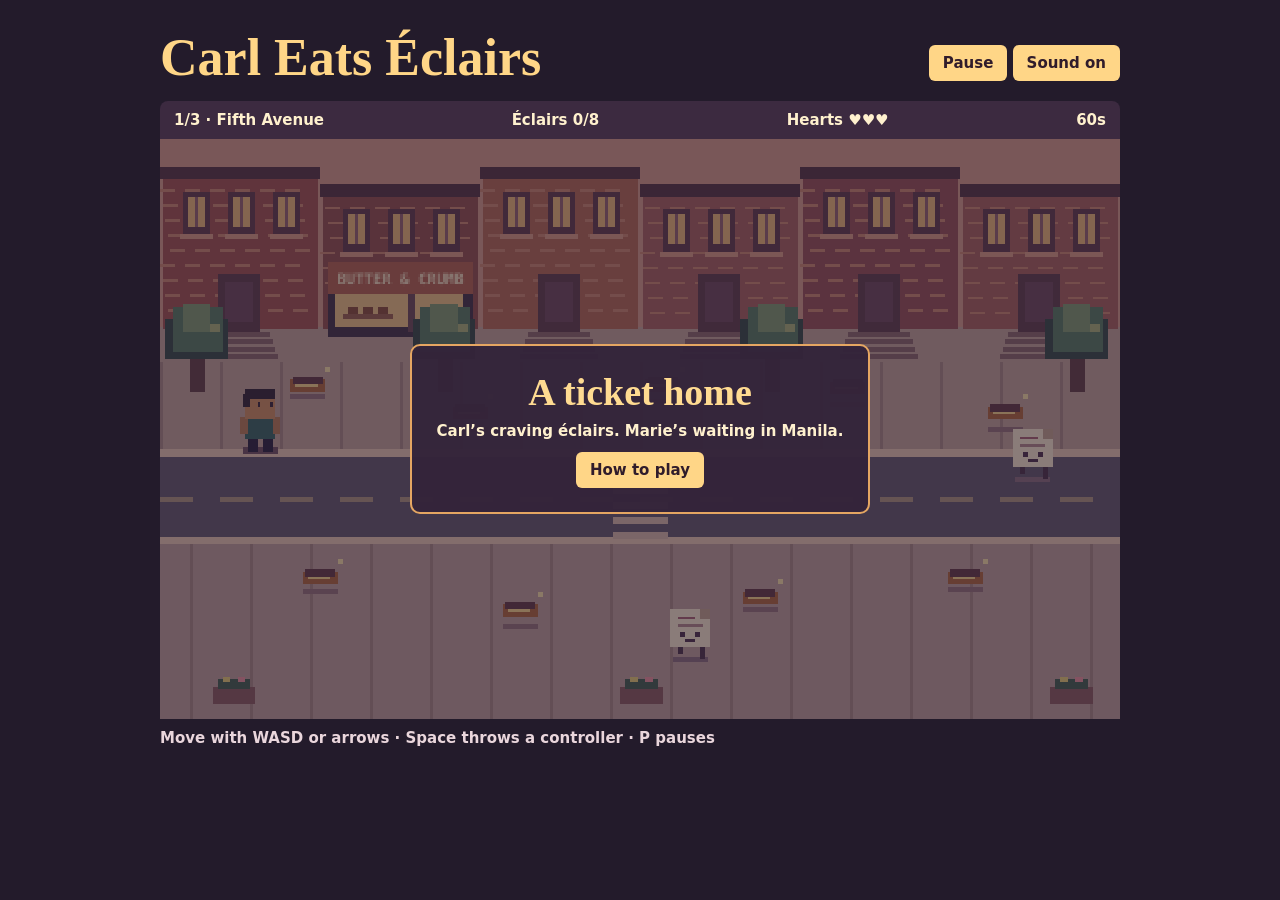
==== carl-eats-eclairs/index.html @ 31f27dad "Prevent accidental selection and double-tap zoom in Arcade play areas" ====
<!DOCTYPE html>
<html lang="en">
<meta charset="utf-8">
<meta name="viewport" content="width=device-width,initial-scale=1,viewport-fit=cover">
<title>Carl Eats Éclairs</title>
<style>
/* Keep rapid taps and holds in the game while leaving page zoom available. */
#stage,
#touch,
header button {
  -webkit-user-select: none;
  user-select: none;
  -webkit-touch-callout: none;
  touch-action: manipulation;
}

*{box-sizing:border-box}body{margin:0;background:#231b2b;color:#fff1ce;font:600 15px system-ui,sans-serif}main{width:min(960px,96vw);margin:24px auto}header,footer,#hud{display:flex;align-items:center;justify-content:space-between;gap:12px;flex-wrap:wrap}h1{font:700 clamp(26px,5vw,52px) Georgia;margin:4px 0 14px;color:#ffd687}button{background:#ffd687;color:#301c2b;border:0;border-radius:6px;padding:9px 14px;font:inherit;cursor:pointer}button:focus-visible{outline:3px solid white;outline-offset:3px}#hud{background:#3c2a40;padding:10px 14px;border-radius:8px 8px 0 0;font-variant-numeric:tabular-nums}#stage{position:relative;background:#342238}canvas{display:block;width:100%;image-rendering:pixelated}#overlay{position:absolute;inset:0;display:grid;align-items:center;justify-items:center;background:#24182c88;padding:10px}#overlay[hidden]{display:none}article{width:min(460px,100%);text-align:center;background:#34243af5;border:2px solid #e5a662;padding:clamp(8px,3vw,24px);border-radius:10px}h2{font:700 clamp(19px,4vw,38px) Georgia;margin:0;color:#ffdb91}p{margin:8px 0 12px}#credits[hidden]{display:none}#credits{color:#ead6dc}#overlay.ending{background:#231b2b}#overlay.ending article{animation:appear .55s ease-out}@keyframes appear{from{opacity:0}to{opacity:1}}@media(prefers-reduced-motion:reduce){#overlay.ending article{animation:none}}footer{padding:10px 0;color:#ead6dc}#touch, #touch-help { display: none; }
#joystick {
  width: 108px; aspect-ratio: 1; position: relative; display: grid; place-items: center;
  border: 2px solid #e5a662; border-radius: 50%; background: #3c2a40;
  box-shadow: inset 0 0 0 9px #231b2b; touch-action: none; user-select: none;
}
#stick {
  width: 42%; aspect-ratio: 1; border-radius: 50%; background: #ffd687;
  box-shadow: 0 3px 0 #a66a47; pointer-events: none;
}
#throw { min-width: 72px; min-height: 56px; touch-action: none; user-select: none; }
#throw:active { background: #ffebbc; }
@media (any-pointer: coarse) {
  #keyboard-help { display: none; }
  #touch-help { display: inline; }
  #touch { display: flex; align-items: center; justify-content: space-between; }
}
@media(max-width:450px){
  main{margin:12px auto}
  header{gap:4px;margin-bottom:8px}
  h1{margin-bottom:4px}
  #hud{display:grid;grid-template-columns:1fr 1fr;gap:5px 10px;font-size:14px}
  #score,#clock{text-align:right}
  canvas{height:auto}
  #overlay{padding:6px}
  article{padding:8px}
}
@media (any-pointer: coarse) and (orientation: landscape) and (max-height: 600px) {
  main {
    width: min(1200px, 100%); height: 100dvh; margin: auto;
    padding: max(4px, env(safe-area-inset-top)) max(6px, env(safe-area-inset-right))
      max(4px, env(safe-area-inset-bottom)) max(6px, env(safe-area-inset-left));
    display: grid; grid-template: auto auto minmax(0, 1fr) / minmax(0, 1fr);
    container-type: size;
  }
  header { margin: 0; flex-wrap: nowrap; }
  h1 { font-size: clamp(18px, 5dvh, 26px); margin: 0; }
  header button { min-height: 44px; padding: 4px 9px; font-size: 14px; }
  #hud { display: flex; gap: 4px; flex-wrap: nowrap; font-size: 14px; padding: 3px 8px; }
  #stage {
    justify-self: center; align-self: center;
    width: min(calc(100cqw - 184px), calc((100cqh - 74px) * 384 / 232));
    aspect-ratio: 384 / 232;
  }
  footer { display: none; }
  #touch {
    position: fixed; bottom: max(10px, env(safe-area-inset-bottom));
    left: max(6px, env(safe-area-inset-left)); right: max(6px, env(safe-area-inset-right));
    pointer-events: none;
  }
  #touch > * { pointer-events: auto; }
  #joystick { width: clamp(64px, 24dvh, 100px); }
  #throw { min-width: 64px; }
  article { padding: 6px; max-height: 100%; overflow: auto; }
  article p { margin: 4px 0; }
  #overlay { overflow: auto; }
}
</style>
<main>
<header><h1>Carl Eats Éclairs</h1><div><button id="pause" type="button">Pause</button> <button id="mute" type="button" aria-pressed="false">Sound on</button></div></header>
<div id="hud"><span id="street"></span><span id="score"></span><span id="hearts"></span><span id="clock"></span></div>
<div id="stage"><canvas width="384" height="232" aria-label="Pixel-art Park Slope game board"></canvas>
<div id="overlay"><article><h2 id="heading"></h2><p id="credits" hidden></p><p id="message"></p><button id="action" type="button"></button></article></div></div>
<footer><span id="keyboard-help">Move with WASD or arrows · Space throws a controller · P pauses</span><span id="touch-help">Drag the joystick to move. Tap or hold Throw.</span></footer>
<div id="touch"><div id="joystick" role="group" aria-label="Drag joystick to move"><div id="stick"></div></div><button id="throw" type="button">Throw</button></div>
</main>
<script>
'use strict';
const el = id => document.getElementById(id);
const ctx = document.querySelector('canvas').getContext('2d');
const levels = [
  {name:'Fifth Avenue', shop:'BUTTER & CRUMB', goal:8, time:60, speed:17, enemies:[[349,135],[212,207]], decor:'#b96850', spots:[[59,99],[124,112],[201,101],[275,102],[338,112],[322,176],[240,184],[144,191],[64,177]]},
  {name:'Seventh Avenue', shop:'SLOPE SWEETS', goal:10, time:60, speed:22, enemies:[[347,100],[210,212],[31,208]], decor:'#86547b', spots:[[53,99],[103,117],[162,100],[218,113],[286,99],[342,104],[330,172],[285,209],[219,167],[147,202],[83,174],[40,211]]},
  {name:'Prospect Park West', shop:'LAST BITE', goal:12, time:65, speed:27, enemies:[[344,99],[237,207],[42,218],[268,126]], decor:'#506d62', spots:[[38,98],[88,114],[137,99],[192,112],[254,99],[311,114],[355,100],[345,192],[294,171],[242,203],[174,171],[125,213],[73,179],[33,193]]}
];
let level = 0, mode = 'intro', carl, pastries, enemies, shots, effects, remaining, points, hp, cooldown, grace, previous;
const keys = new Set();
let touchThrow = false, throwPointer = null, stickPointer = null;
let stickX = 0, stickY = 0;
const touchInput = window.matchMedia('(any-pointer: coarse)');
const reducedMotion = window.matchMedia('(prefers-reduced-motion: reduce)');
let endingElapsed = 0;
const kissTime = 1.6;
const creditsTime = 4.9;
const ticketTime = 6.4;
const movement = [['arrowleft','a'],['arrowright','d'],['arrowup','w'],['arrowdown','s']];
const pressed = pair => pair.some(key => keys.has(key));
const clamp = (value,min,max) => Math.min(max,Math.max(min,value));
const distance = (a,b) => Math.hypot(a.x-b.x,a.y-b.y);
let audio, volume, muted = false, nextNote = 0, beat = 0;
const melody = [76,81,83,85,83,81,76,73,74,78,81,83,81,78,76,0,76,81,85,88,85,83,81,76,78,81,83,85,83,81,76,0];
function unlock() {
  const Audio = window.AudioContext || window.webkitAudioContext;
  if (!Audio) return;
  if (!audio) {
    audio = new Audio();
    volume = audio.createGain();
    volume.gain.value = muted ? 0 : .65;
    volume.connect(audio.destination);
  }
  audio.resume().catch(() => {});
}
function tone(note, when, length, strength, shape='triangle', end=note) {
  if (!audio || muted) return;
  const oscillator = audio.createOscillator();
  const envelope = audio.createGain();
  const hz = pitch => 440 * 2 ** ((pitch-69)/12);
  oscillator.type = shape;
  oscillator.frequency.setValueAtTime(hz(note), when);
  oscillator.frequency.exponentialRampToValueAtTime(hz(end), when+length);
  envelope.gain.setValueAtTime(.001, when);
  envelope.gain.linearRampToValueAtTime(strength, when+.009);
  envelope.gain.exponentialRampToValueAtTime(.001, when+length);
  oscillator.connect(envelope).connect(volume);
  oscillator.start(when);
  oscillator.stop(when+length+.01);
}
function sound(name) {
  if (!audio) return;
  const now = audio.currentTime;
  const notes = {kiss:[79,84,88],bite:[84,91],throw:[67],paper:[54,47],ouch:[64,56],clear:[72,76,79,84],retry:[65,60],start:[72,79],tick:[71]};
  notes[name].forEach((note,i) => tone(note,now+i*.09,.13,.12,name==='paper'?'sawtooth':'triangle',name==='throw'?53:note));
}
function music() {
  if (!audio || muted || mode!=='play') return;
  const now = audio.currentTime;
  if (nextNote < now) nextNote = now+.02;
  while (nextNote < now+.09) {
    const note = melody[beat%melody.length];
    if (note) tone(note,nextNote,.17,.10);
    if (beat%2===0) tone([45,50,42,52][Math.floor(beat/8)%4]+(beat%4===2?7:0),nextNote,.15,.13);
    if (beat%4===3) tone(95,nextNote,.036,.012,'square',80);
    beat++;
    nextNote += .195;
  }
}
function prepare() {
  const map = levels[level];
  carl = {x:40,y:125,dx:1,dy:0,walking:false};
  pastries = map.spots.map(([x,y]) => ({x,y}));
  enemies = map.enemies.map(([x,y]) => ({x,y}));
  shots = [];
  effects = [];
  points = 0;
  hp = 3;
  cooldown = grace = 0;
  remaining = map.time;
  updateHud();
}
function updateHud() {
  const map = levels[level];
  el('street').textContent = (level+1)+'/3 · '+map.name;
  el('score').textContent = 'Éclairs '+points+'/'+map.goal;
  el('hearts').textContent = 'Hearts '+'♥'.repeat(hp)+'♡'.repeat(3-hp);
  el('clock').textContent = Math.ceil(remaining)+'s';
}
function panel(state,title,message,button) {
  mode = state;
  keys.clear();
  touchThrow=false;
  throwPointer=null;
  resetStick();
  el('overlay').classList.toggle('ending',state==='credits' || state==='win');
  el('credits').hidden = state!=='credits' && state!=='win';
  el('credits').textContent = 'Starring Carl & Marie';
  el('action').hidden = state==='credits';
  el('heading').textContent = title;
  el('message').textContent = message;
  el('action').textContent = button;
  el('overlay').hidden = false;
  el('pause').disabled = state!=='paused';
  el('pause').textContent = state==='paused'?'Resume':'Pause';
}
function resume() {
  mode = 'play';
  el('overlay').hidden = true;
  el('pause').disabled = false;
  el('pause').textContent = 'Pause';
}
function togglePause() {
  if (mode==='play') panel('paused','Taking a breather','Carl’s éclairs can wait.','Resume');
  else if (mode==='paused') resume();
}
function advance() {
  unlock();
  if (['play','ending','credits'].includes(mode)) return;
  if (mode==='intro') {
    briefing();
    return;
  }
  if (mode==='paused') { resume(); return; }
  if (mode==='clear') level++;
  if (mode==='win') {
    level=0;
    prepare();
    briefing();
    return;
  }
  prepare();
  resume();
  sound('start');
}
function briefing() {
  const controls = touchInput.matches
    ? 'Drag the joystick to move. Tap or hold Throw.'
    : 'Use arrows or WASD to move and Space to throw.';
  panel('briefing','How to play',
    'Eat enough éclairs before time runs out. '+controls+
    ' Toss Xbox controllers at rogue job applications. Clear all three Park Slope blocks to get to Marie in Manila.',
    'Start playing');
}
el('action').onclick = advance;
el('pause').onclick = togglePause;
el('mute').onclick = () => {
  muted = !muted;
  el('mute').textContent = muted?'Sound off':'Sound on';
  el('mute').setAttribute('aria-pressed',String(muted));
  unlock();
  if (volume) volume.gain.value = muted?0:.65;
};
const gameKeys = [...movement.flat(),' '];
addEventListener('keydown',e => {
  const key = e.key.toLowerCase();
  if (gameKeys.includes(key) && !(key===' ' && mode!=='play' && e.target instanceof HTMLButtonElement)) {
    e.preventDefault();
    if (mode==='play') keys.add(key);
  }
  if (!e.repeat && key==='p') togglePause();
  if (!e.repeat && key==='enter' && !(e.target instanceof HTMLButtonElement)) advance();
});
addEventListener('keyup',e => keys.delete(e.key.toLowerCase()));
addEventListener('blur',() => { if (mode==='play') togglePause(); });
const joystick = el('joystick');
const stick = el('stick');
const throwButton = el('throw');
function resetStick() {
  stickPointer = null;
  stickX = stickY = 0;
  stick.style.transform = '';
}
function moveStick(event) {
  if (event.pointerId !== stickPointer) return;
  const bounds = joystick.getBoundingClientRect();
  const x = event.clientX - bounds.left - bounds.width / 2;
  const y = event.clientY - bounds.top - bounds.height / 2;
  const radius = bounds.width * .27;
  const distance = Math.hypot(x, y);
  const scale = Math.min(1, radius / (distance || 1));
  stick.style.transform = `translate(${x * scale}px, ${y * scale}px)`;
  stickX = distance >= radius * .2 ? x / distance : 0;
  stickY = distance >= radius * .2 ? y / distance : 0;
}
joystick.onpointerdown = event => {
  if (mode !== 'play' || stickPointer !== null || event.button !== 0) return;
  event.preventDefault();
  stickPointer = event.pointerId;
  joystick.setPointerCapture(stickPointer);
  moveStick(event);
};
joystick.onpointermove = moveStick;
joystick.onpointerup = joystick.onpointercancel = joystick.onlostpointercapture = event => {
  if (event.pointerId === stickPointer) resetStick();
};
throwButton.onpointerdown = event => {
  if (mode !== 'play' || throwPointer !== null || event.button !== 0) return;
  event.preventDefault();
  throwPointer = event.pointerId;
  throwButton.setPointerCapture(throwPointer);
  touchThrow = true;
};
throwButton.onpointerup = throwButton.onpointercancel = throwButton.onlostpointercapture = event => {
  if (event.pointerId === throwPointer) throwPointer = null;
};
throwButton.onclick = event => {
  if (event.detail === 0 && mode === 'play') touchThrow = true;
};
function puff(x,y,label,color) {
  effects.push({x,y,label,color,life:.8});
}
function update(dt) {
  const map = levels[level];
  const oldSecond = Math.ceil(remaining);
  remaining = Math.max(0,remaining-dt);
  if (Math.ceil(remaining)<oldSecond && remaining<=5 && remaining>0) sound('tick');
  grace = Math.max(0,grace-dt);
  cooldown = Math.max(0,cooldown-dt);
  const dx = stickX || stickY ? stickX : Number(pressed(movement[1]))-Number(pressed(movement[0]));
  const dy = stickX || stickY ? stickY : Number(pressed(movement[3]))-Number(pressed(movement[2]));
  const step = Math.hypot(dx,dy);
  carl.walking = Boolean(step);
  if (step) {
    carl.dx = dx/step;
    carl.dy = dy/step;
    carl.x = clamp(carl.x+carl.dx*88*dt,12,372);
    carl.y = clamp(carl.y+carl.dy*88*dt,94,221);
  }
  if ((keys.has(' ') || touchThrow || throwPointer !== null) && cooldown===0) {
    touchThrow=false;
    shots.push({x:carl.x+carl.dx*10,y:carl.y+carl.dy*10,dx:carl.dx,dy:carl.dy,life:.65});
    cooldown=.30;
    sound('throw');
    puff(carl.x,carl.y-18,'boing!','#c6f29a');
  }
  pastries = pastries.filter(pastry => {
    if (distance(pastry,carl)>11) return true;
    points++;
    puff(pastry.x,pastry.y,'yum!','#ffe68b');
    sound('bite');
    return false;
  });
  for (const shot of shots) {
    shot.x += shot.dx*200*dt;
    shot.y += shot.dy*200*dt;
    shot.life -= dt;
    const hit = enemies.findIndex(enemy => distance(shot,enemy)<11);
    if (hit>=0 && shot.life>0) {
      const [enemy] = enemies.splice(hit,1);
      puff(enemy.x,enemy.y-14,'filed!','#fff0dd');
      sound('paper');
      shot.life=0;
    }
  }
  shots = shots.filter(shot => shot.life>0);
  for (const enemy of enemies) {
    const gap = distance(enemy,carl);
    if (gap>0) {
      enemy.x += (carl.x-enemy.x)/gap*map.speed*dt;
      enemy.y += (carl.y-enemy.y)/gap*map.speed*dt;
    }
    if (gap<10 && grace===0) {
      hp--;
      grace=1.8;
      puff(carl.x,carl.y-14,'oof!','#ffaba2');
      sound('ouch');
    }
  }
  effects.forEach(effect => { effect.life-=dt; effect.y-=dt*19; });
  effects = effects.filter(effect => effect.life>0);
  updateHud();
  if (points>=map.goal) {
    sound('clear');
    if (level===levels.length-1) {
      mode='ending';
      endingElapsed=0;
      keys.clear();
      el('pause').disabled=true;
    }
    else panel('clear','Éclair quota met!','One block closer to Marie. Next stop is '+levels[level+1].name+'.','Next block');
  } else if (remaining===0 || hp===0) {
    sound('retry');
    panel('retry',hp===0?'Paperwork pileup':'Bakery’s closing!', 'Take another run at '+map.name+'.','Try this block again');
  }
}
function rect(x,y,w,h,color) { ctx.fillStyle=color; ctx.fillRect(Math.round(x),Math.round(y),w,h); }
function label(text,x,y,color,size=8,align='center') {
  ctx.font='bold '+size+'px monospace';
  ctx.textAlign=align;
  ctx.fillStyle=color;
  ctx.fillText(text,Math.round(x),Math.round(y));
}
function tree(x,y) {
  rect(x-3,y,6,18,'#664245');
  rect(x-13,y-11,25,16,'#354e47');
  rect(x-10,y-16,20,18,'#598064');
  rect(x-6,y-17,11,11,'#84a272');
  rect(x+5,y-9,4,3,'#afba7a');
}
function streetscape() {
  const map = levels[level];
  rect(0,0,384,232,['#dca18c','#bd8b9e','#d3a78d'][level]);
  rect(0,75,384,50,'#c9a99a');
  rect(0,126,384,34,'#655c6d');
  rect(0,161,384,71,'#c4a59c');
  rect(0,124,384,3,'#f2d0b6');
  rect(0,159,384,3,'#f2d0b6');
  for(let x=0;x<384;x+=24) {
    rect(x,143,13,2,'#b39b82');
    rect(x,89,1,35,'#ad8f86');
    rect(x+12,162,1,70,'#ad8f86');
  }
  for(let i=0;i<6;i++) {
    const x=i*64;
    const roof=11+(i*7+level*4)%14;
    rect(x+1,roof+3,62,73-roof,['#a65750','#97534d','#b86d54','#ad655e','#9b5355','#ac665c'][i]);
    rect(x,roof,64,5,'#573742');
    for(let y=roof+9;y<73;y+=6) {
      for(let brick=x+(y%5);brick<x+60;brick+=10) rect(brick,y,6,1,'#d18b70');
    }
    for(const offset of [9,27,45]) {
      rect(x+offset,roof+10,11,17,'#643f4c');
      rect(x+offset+2,roof+12,7,12,'#f4bf79');
      rect(x+offset+5,roof+12,1,12,'#986770');
      rect(x+offset-1,roof+27,13,2,'#e0a185');
    }
    if(i===1+level) {
      rect(x+3,52,58,27,'#433646');
      rect(x+6,61,51,14,'#f6cb86');
      rect(x+35,61,3,16,'#6e4e59');
      rect(x+3,49,58,13,map.decor);
      label(map.shop,x+32,58,'#fff0cb',6);
      rect(x+9,70,20,2,'#9d654d');
      for(let p=11;p<28;p+=6) rect(x+p,67,4,3,'#8c513b');
    } else {
      rect(x+23,54,17,24,'#61404c');
      rect(x+26,57,11,16,'#704b5c');
      for(let s=0;s<4;s++) rect(x+19-s,77+s*3,25+s*2,2,'#8d6c6b');
    }
  }
  for(const x of [15,114,245,367]) tree(x,83);
  for(const x of [21,184,356]) {
    rect(x,219,17,7,'#8e5e5e');
    rect(x+2,216,13,4,'#426450');
    rect(x+4,215,3,2,'#efd477');
    rect(x+10,215,3,2,'#f496a0');
  }
  for(let y=127;y<158;y+=6) rect(181,y,22,3,'#dfc2ae');
}
function person(x,y,time,person,marie=false) {
  const bob = person.walking ? Math.round(Math.sin(time*15)) : 0;
  const look = person.dx<-.1?-1:person.dx>.1?1:0;
  rect(x-7,y-2,14,3,'#745562');
  rect(x-5,y-6+bob,4,6,'#28253e');
  rect(x+1,y-6-bob,4,6,'#28253e');
  rect(x-6,y-15+bob,12,10,marie?'#aa557a':'#376a64');
  rect(x-8,y-14+bob,3,7,marie?'#af794f':'#bd8256');
  rect(x+5,y-14+bob,3,7,marie?'#af794f':'#bd8256');
  rect(x-6,y-24+bob,12,11,marie?'#af794f':'#d69561');
  rect(x-6,y-25+bob,12,4,'#322733');
  rect(x-7,y-23+bob,3,5,'#322733');
  if (marie) rect(x+5,y-23+bob,3,11,'#322733');
  if(person.dy>=-.7) {
    rect(x-2+look,y-20+bob,1,2,'#392937');
    rect(x+3+look,y-20+bob,1,2,'#392937');
  } else rect(x-5,y-22+bob,10,5,'#322733');
}
function pixelHeart(x,y,size) {
  const rows = ['0110110','1111111','1111111','1111111','0111110','0011100','0001000'];
  const unit = Math.max(1,Math.round(size/7));
  rows.forEach((row,dy) => {
    [...row].forEach((pixel,dx) => {
      if(pixel==='1') rect(x+(dx-3)*unit,y+dy*unit,unit,unit,dy===1 && dx===1?'#ffd0cb':'#f07491');
    });
  });
}
function drawReunion(time) {
  const approach = reducedMotion.matches ? 1 : clamp(endingElapsed/kissTime,0,1);
  const ease = approach*approach*(3-2*approach);
  const gap = 49-43*ease;
  rect(0,0,384,232,'#eca184');
  rect(0,75,384,90,'#7a9e92');
  rect(0,150,384,82,'#d7bd8d');
  for(let i=0;i<15;i++) rect((i*67)%380,86+i*4,14+i%7,1,'#acd1ae');
  tree(51,160);
  tree(343,177);
  const walking = approach<1;
  person(192-gap,177,time,{dx:1,dy:0,walking});
  person(192+gap,177,time,{dx:-1,dy:0,walking},true);
  if(approach===1) rect(191,159,2,1,'#b25070');
  label('MANILA, PHILIPPINES',192,207,'#553947',10);

  if(endingElapsed>=kissTime) {
    const growth = clamp((endingElapsed-kissTime)/1.45,0,1);
    const fade = clamp((endingElapsed-3.25)/(creditsTime-3.25),0,1);
    const rise = reducedMotion.matches ? 1 : growth;
    ctx.globalAlpha = 1-fade;
    pixelHeart(192,135-87*rise,14+70*rise);
    ctx.globalAlpha = 1;
    ctx.globalAlpha = fade;
    rect(0,0,384,232,'#231b2b');
    ctx.globalAlpha = 1;
  }
}
function updateEnding(dt) {
  const before = endingElapsed;
  endingElapsed += dt;
  if(before<kissTime && endingElapsed>=kissTime) sound('kiss');
  if(mode==='ending' && endingElapsed>=creditsTime) {
    panel('credits','Carl Eats Éclairs','An arcade adventure from Park Slope to Manila.','');
  }
  if(mode==='credits' && endingElapsed>=ticketTime) {
    panel('win','Together at last','Carl got his plane ticket to Manila and finally got to see Marie.','Play again');
    el('action').focus();
  }
}
function draw(time) {
  if(mode==='ending') {
    drawReunion(time);
    return;
  }
  if(mode==='credits' || mode==='win') {
    rect(0,0,384,232,'#231b2b');
    return;
  }
  streetscape();
  for(const pastry of pastries) {
    const {x,y}=pastry;
    const top=y-5+Math.round(Math.sin(time*4+x)*1.5);
    rect(x-7,y+3,14,2,'#99777b');
    rect(x-7,top+1,14,5,'#b56c3d');
    rect(x-6,top,12,3,'#663c44');
    rect(x-5,top+3,9,1,'#ffde8c');
    rect(x+7,top-4,2,2,'#ffeba9');
  }
  const sprites = enemies.map(enemy => ({...enemy, paper:true}));
  sprites.push(carl);
  sprites.sort((a,b)=>a.y-b.y);
  for(const sprite of sprites) {
    const {x,y}=sprite;
    if(sprite.paper) {
      const foot=Math.round(Math.sin(time*10+x));
      rect(x-7,y,14,2,'#8d737f');
      rect(x-5,y-5+foot,2,5,'#4d3549');
      rect(x+4,y-5-foot,2,5,'#4d3549');
      rect(x-8,y-19,16,15,'#fff2d3');
      rect(x+4,y-19,4,4,'#c9aa91');
      rect(x-5,y-16,7,1,'#ac6571');
      rect(x-5,y-13,10,1,'#b68b8b');
      rect(x-4,y-10,2,2,'#50344c');
      rect(x+2,y-10,2,2,'#50344c');
      rect(x-2,y-7,4,1,'#50344c');
    } else if(grace===0 || Math.floor(time*10)%2===0) person(x,y,time,sprite);
  }
  for(const {x,y} of shots) {
    rect(x-6,y-8,12,6,'#435054');
    rect(x-7,y-6,3,5,'#435054');
    rect(x+4,y-6,3,5,'#435054');
    rect(x-4,y-6,3,1,'#e0eadf');
    rect(x+3,y-7,2,2,'#9ae177');
  }
  for(const effect of effects) {
    ctx.globalAlpha=Math.min(1,effect.life*3);
    label(effect.label,effect.x,effect.y+1,'#473249',9);
    label(effect.label,effect.x,effect.y,effect.color,9);
    ctx.globalAlpha=1;
  }
}
function frame(now) {
  const dt = Math.min(.05,(now-(previous??now))/1000);
  previous=now;
  if(mode==='play') update(dt);
  else if(mode==='ending' || mode==='credits') updateEnding(dt);
  draw(now/1000);
  music();
  requestAnimationFrame(frame);
}
prepare();
panel('intro','A ticket home','Carl’s craving éclairs. Marie’s waiting in Manila.','How to play');
requestAnimationFrame(frame);
</script>
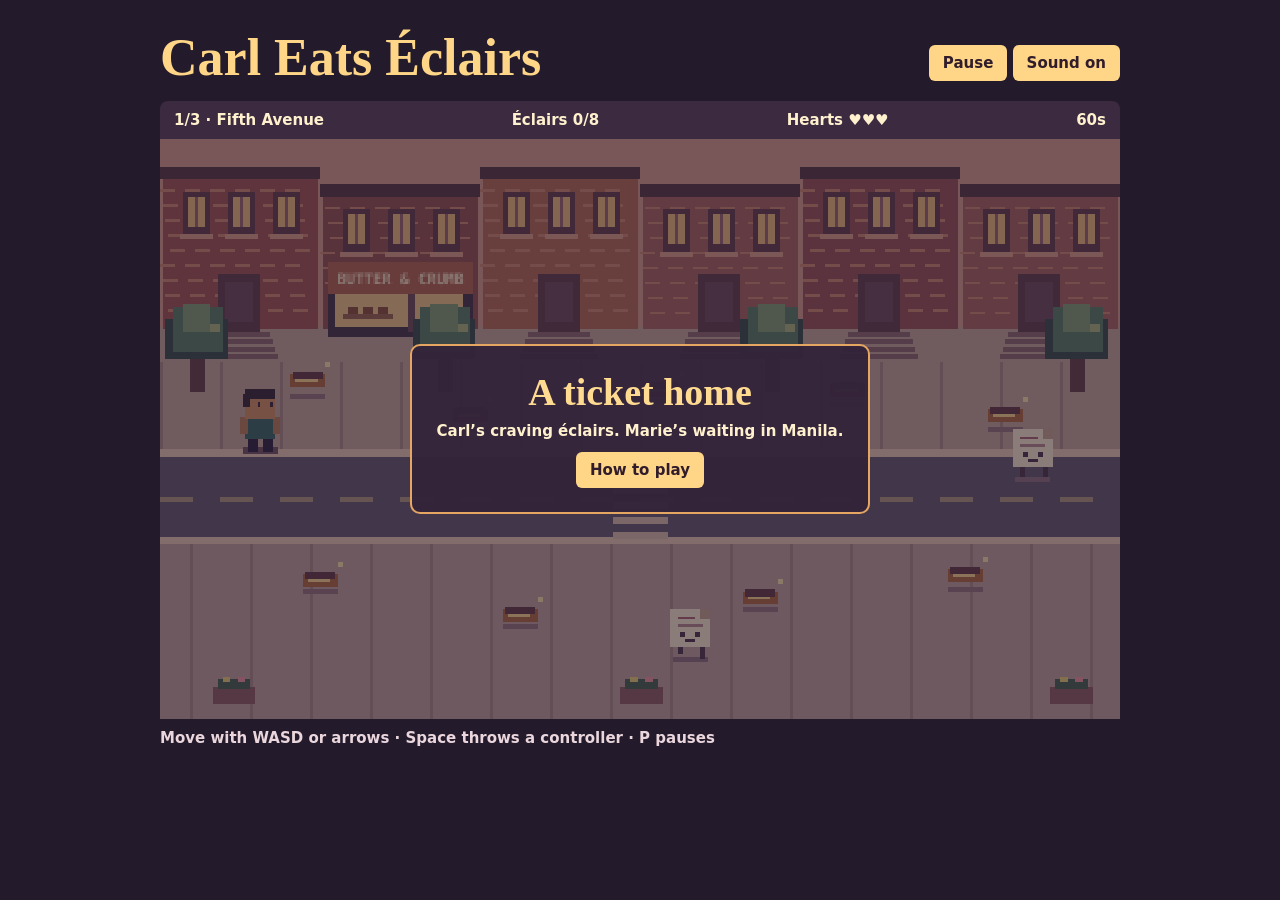
==== commit c30f5247: "Prevent accidental touch gestures across Arcade game pages" ====
--- a/carl-eats-eclairs/index.html
+++ b/carl-eats-eclairs/index.html
@@ -3,6 +3,7 @@
 <meta charset="utf-8">
 <meta name="viewport" content="width=device-width,initial-scale=1,viewport-fit=cover">
 <title>Carl Eats Éclairs</title>
+<link rel="stylesheet" href="../shared/player/game-page.css">
 <style>
 /* Keep rapid taps and holds in the game while leaving page zoom available. */
 #stage,
--- a/shared/player/game-page.css
+++ b/shared/player/game-page.css
@@ -0,0 +1,12 @@
+/* Suppress accidental gestures on game pages while retaining scroll and pinch zoom. */
+:where(*) {
+  -webkit-user-select: none;
+  user-select: none;
+  -webkit-touch-callout: none;
+  touch-action: manipulation;
+}
+
+:where(input, textarea, [contenteditable="true"]) {
+  -webkit-user-select: text;
+  user-select: text;
+}
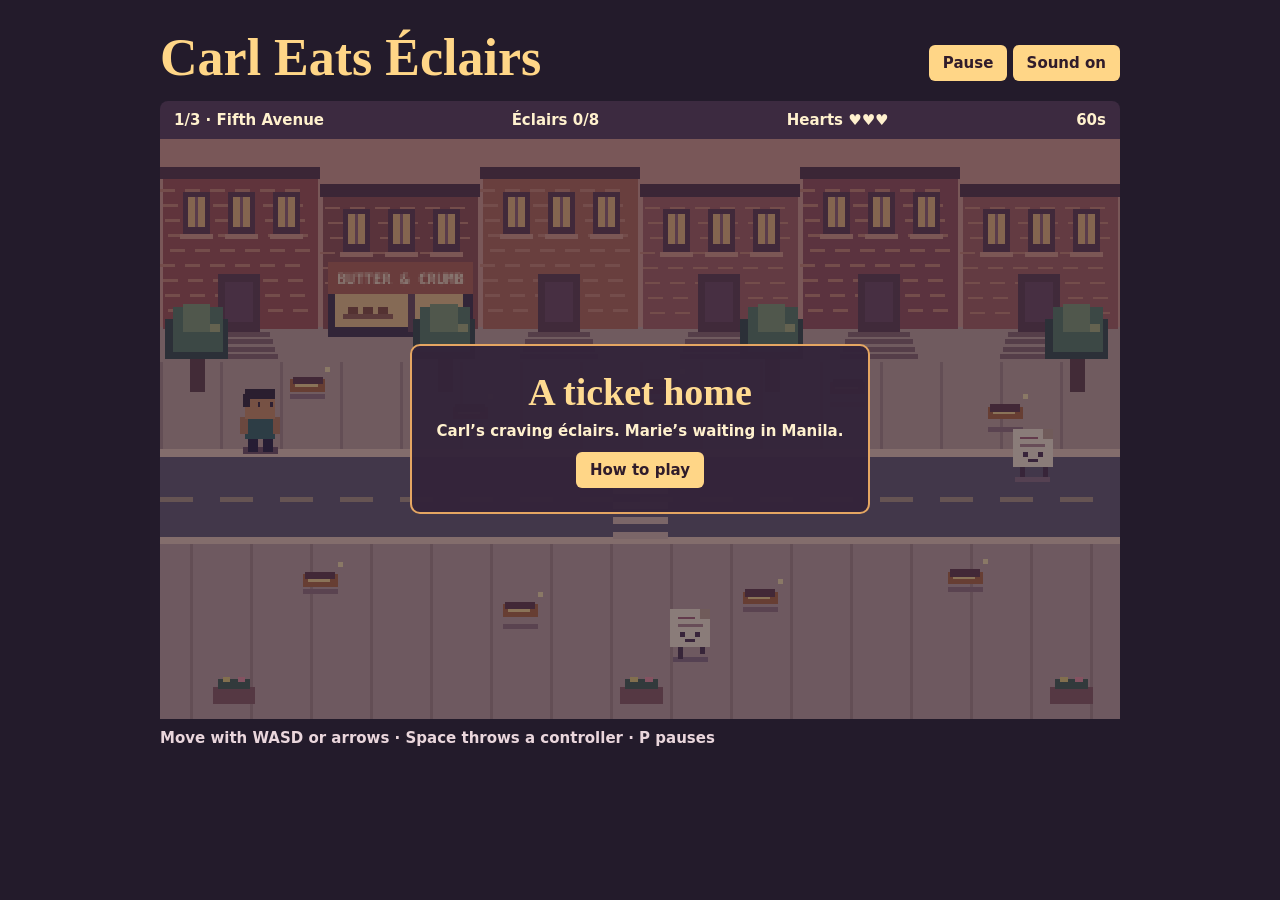
==== commit fb82420e: "Guard against native touch text selection on Arcade games" ====
--- a/carl-eats-eclairs/index.html
+++ b/carl-eats-eclairs/index.html
@@ -4,6 +4,7 @@
 <meta name="viewport" content="width=device-width,initial-scale=1,viewport-fit=cover">
 <title>Carl Eats Éclairs</title>
 <link rel="stylesheet" href="../shared/player/game-page.css">
+<script type="module" src="../shared/player/game-page.js"></script>
 <style>
 /* Keep rapid taps and holds in the game while leaving page zoom available. */
 #stage,
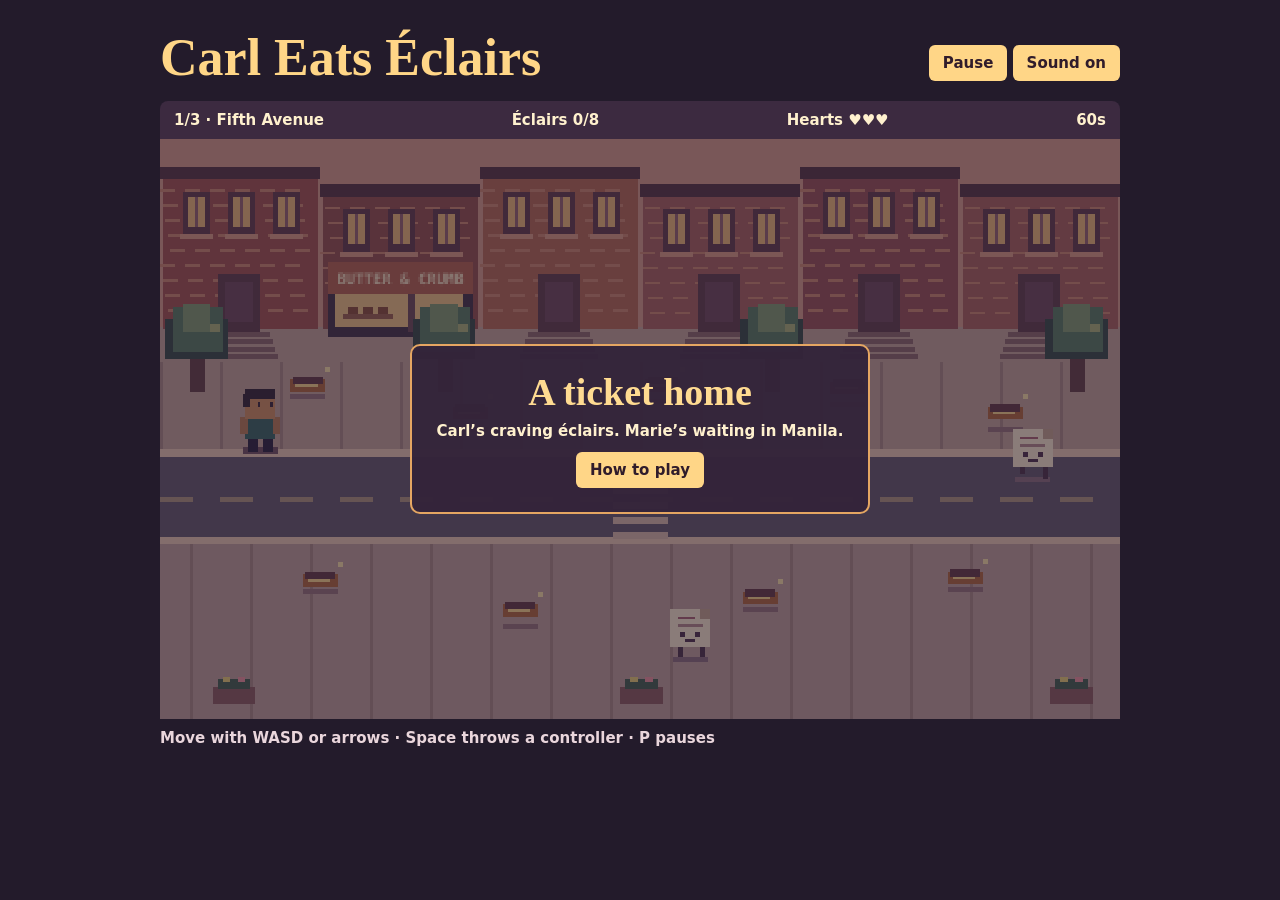
==== commit 75d915cd: "Share mobile control protections and add Arcade UI shell preview" ====
--- a/carl-eats-eclairs/index.html
+++ b/carl-eats-eclairs/index.html
@@ -5,10 +5,10 @@
 <title>Carl Eats Éclairs</title>
 <link rel="stylesheet" href="../shared/player/game-page.css">
 <script type="module" src="../shared/player/game-page.js"></script>
+<link rel="stylesheet" href="../shared/player/control-surface.css">
 <style>
 /* Keep rapid taps and holds in the game while leaving page zoom available. */
 #stage,
-#touch,
 header button {
   -webkit-user-select: none;
   user-select: none;
@@ -73,6 +73,7 @@
   article p { margin: 4px 0; }
   #overlay { overflow: auto; }
 }
+#touch{--control-accent:#e7bc8c;--control-ink:#332233;--control-shadow:#795367}
 </style>
 <main>
 <header><h1>Carl Eats Éclairs</h1><div><button id="pause" type="button">Pause</button> <button id="mute" type="button" aria-pressed="false">Sound on</button></div></header>
@@ -565,3 +566,8 @@
 panel('intro','A ticket home','Carl’s craving éclairs. Marie’s waiting in Manila.','How to play');
 requestAnimationFrame(frame);
 </script>
+<script type="module">
+import { protectControlSurface } from '../shared/player/control-surface.js';
+protectControlSurface(document.getElementById('touch'));
+</script>
+
--- a/shared/player/control-surface.css
+++ b/shared/player/control-surface.css
@@ -0,0 +1,38 @@
+.arcade-control-surface, .arcade-control-surface * {
+  -webkit-user-select: none;
+  user-select: none;
+  -webkit-touch-callout: none;
+  -webkit-tap-highlight-color: transparent;
+  touch-action: none;
+}
+
+.arcade-control-surface :is(.arcade-dpad button, .arcade-action-buttons button, .ab, #throw) {
+  border: 1px solid var(--control-border, #574851);
+  border-radius: 12px;
+  background: var(--control-button, #362e37);
+  color: var(--control-text, #fff2de);
+}
+.arcade-control-surface .arcade-dpad {
+  grid-template: repeat(3, 44px) / repeat(3, 44px);
+  gap: 2px;
+  padding: 4px;
+  border-radius: 18px;
+  background: #17151a;
+  --arcade-dpad-center: #30292f;
+}
+.arcade-control-surface .arcade-dpad button { width: 44px; height: 44px; min-height: 44px; }
+.arcade-control-surface :is(.arcade-action-buttons button, #throw, .ab) {
+  border-color: var(--control-accent, #ffc573);
+  border-radius: 999px;
+  background: var(--control-accent, #ffc573);
+  color: var(--control-ink, #352131);
+  box-shadow: 0 3px 0 var(--control-shadow, #986047);
+}
+.arcade-control-surface .arcade-action-buttons button { width: 76px; height: 76px; font-size: 1.3rem; }
+.arcade-control-surface .arcade-action-buttons button span { font-size: .68rem; }
+.arcade-control-surface button:not(:disabled):active {
+  background: var(--control-pressed, #ffe0a8);
+  color: var(--control-ink, #352131);
+  transform: translateY(2px);
+  box-shadow: none;
+}
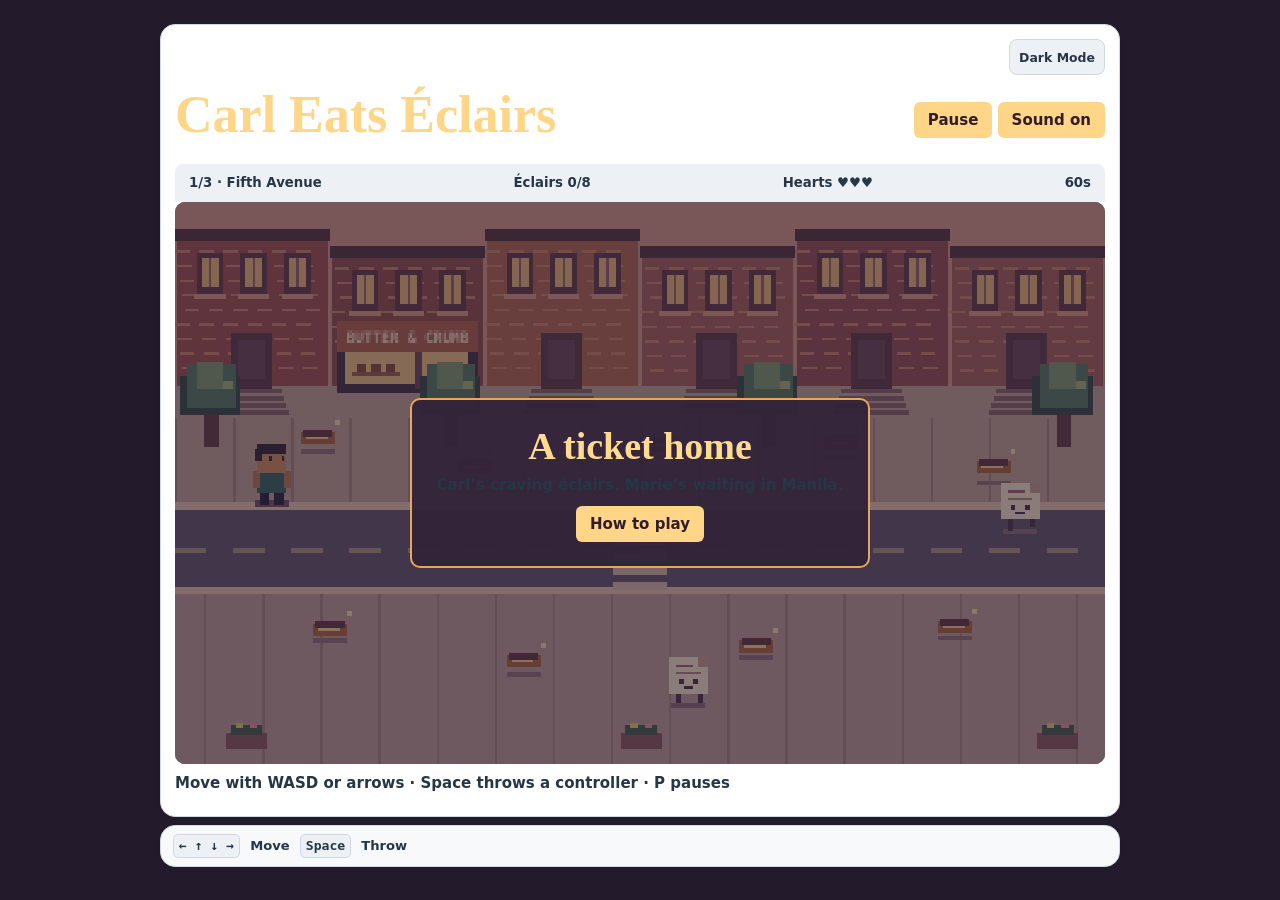
==== commit d0e663df: "Roll out Blueprint game layouts and shared dark mode" ====
--- a/carl-eats-eclairs/index.html
+++ b/carl-eats-eclairs/index.html
@@ -6,6 +6,9 @@
 <link rel="stylesheet" href="../shared/player/game-page.css">
 <script type="module" src="../shared/player/game-page.js"></script>
 <link rel="stylesheet" href="../shared/player/control-surface.css">
+<link rel="stylesheet" href="../shared/player/blueprint/components.css">
+<link rel="stylesheet" href="../shared/player/layout.css">
+<script type="module" src="../shared/player/layout.js"></script>
 <style>
 /* Keep rapid taps and holds in the game while leaving page zoom available. */
 #stage,
@@ -74,14 +77,23 @@
   #overlay { overflow: auto; }
 }
 #touch{--control-accent:#e7bc8c;--control-ink:#332233;--control-shadow:#795367}
+main .arcade-game-area header,main .arcade-game-area footer{color:var(--arcade-text)}
+main .arcade-game-area #hud{background:var(--arcade-hud);color:var(--arcade-text)}
+main .arcade-game-area #stage{overflow:hidden;border-radius:10px}
+#touch .arcade-move-caption{margin-right:auto;margin-left:7px}
+@media(any-pointer:coarse) and (orientation:landscape) and (max-height:540px){#touch .arcade-move-caption{display:none}#touch{border:0;box-shadow:none}}
 </style>
 <main>
+<section class="bp5-card arcade-game-area" aria-label="Game Area">
+<div class="arcade-theme-bar"><button class="bp5-button bp5-minimal arcade-theme-toggle" type="button" data-arcade-theme>Dark Mode</button></div>
 <header><h1>Carl Eats Éclairs</h1><div><button id="pause" type="button">Pause</button> <button id="mute" type="button" aria-pressed="false">Sound on</button></div></header>
-<div id="hud"><span id="street"></span><span id="score"></span><span id="hearts"></span><span id="clock"></span></div>
+<div id="hud" class="arcade-objectives"><span id="street"></span><span id="score"></span><span id="hearts"></span><span id="clock"></span></div>
 <div id="stage"><canvas width="384" height="232" aria-label="Pixel-art Park Slope game board"></canvas>
 <div id="overlay"><article><h2 id="heading"></h2><p id="credits" hidden></p><p id="message"></p><button id="action" type="button"></button></article></div></div>
 <footer><span id="keyboard-help">Move with WASD or arrows · Space throws a controller · P pauses</span><span id="touch-help">Drag the joystick to move. Tap or hold Throw.</span></footer>
-<div id="touch"><div id="joystick" role="group" aria-label="Drag joystick to move"><div id="stick"></div></div><button id="throw" type="button">Throw</button></div>
+</section>
+<div class="arcade-controls-area arcade-key-row" aria-label="Controls"><kbd>← ↑ ↓ →</kbd> Move <kbd>Space</kbd> Throw</div>
+<div id="touch" class="arcade-controls-area" aria-label="Controls"><div id="joystick" role="group" aria-label="Drag joystick to move"><div id="stick"></div></div><span class="arcade-move-caption">Move</span><button id="throw" type="button">Throw</button></div>
 </main>
 <script>
 'use strict';
--- a/shared/player/blueprint/components.css
+++ b/shared/player/blueprint/components.css
@@ -0,0 +1,42 @@
+/* Blueprint 5.19.1 component CSS. Apache-2.0. See LICENSE. Selected rules from the distribution. */
+.bp5-button{
+  display:inline-flex;
+  flex-direction:row;
+  align-items:center;
+  border:none;
+  border-radius:2px;
+  cursor:pointer;
+  font-size:14px;
+  justify-content:center;
+  padding:5px 10px;
+  text-align:left;
+  vertical-align:middle;
+  min-height:30px;
+  min-width:30px;
+}
+.bp5-button.bp5-minimal{
+  background:none;
+  box-shadow:none;
+}
+.bp5-button.bp5-minimal:hover{
+  background:rgba(143, 153, 168, 0.15);
+  box-shadow:none;
+  color:#1c2127;
+  text-decoration:none;
+}
+.bp5-button.bp5-minimal:active, .bp5-button.bp5-minimal.bp5-active{
+  background:rgba(143, 153, 168, 0.3);
+  box-shadow:none;
+  color:#1c2127;
+}
+.bp5-card{
+  background-color:#ffffff;
+  border-radius:2px;
+  box-shadow:0 0 0 1px rgba(17, 20, 24, 0.15);
+  padding:20px;
+  transition:transform 200ms cubic-bezier(0.4, 1, 0.75, 0.9), box-shadow 200ms cubic-bezier(0.4, 1, 0.75, 0.9);
+}
+.bp5-card{
+    border:1px solid buttonborder;
+    box-shadow:none;
+  }
--- a/shared/player/layout.css
+++ b/shared/player/layout.css
@@ -0,0 +1,32 @@
+/* Shared game chrome. Scene art and input handling stay in each game. */
+.arcade-game-area,.arcade-controls-area {
+  --arcade-panel:#fff;--arcade-controls:#f7f9fb;--arcade-text:#253746;--arcade-line:#cfd8e0;
+  --arcade-hud:#edf1f5;
+  box-sizing:border-box;
+  color:var(--arcade-text);
+  border:1px solid var(--arcade-line);
+  border-radius:15px;
+  background:var(--arcade-panel);
+  box-shadow:0 1px 2px #15132118;
+}
+.arcade-dark :is(.arcade-game-area,.arcade-controls-area){
+  --arcade-panel:#211d28;--arcade-controls:#28232e;--arcade-text:#fff4e6;--arcade-line:#534755;
+  --arcade-hud:#332a37;
+}
+.arcade-game-area{padding:clamp(6px,1.4vw,14px)}
+.arcade-controls-area{margin-top:8px;padding:8px 12px;background:var(--arcade-controls)}
+.arcade-theme-bar{display:flex;justify-content:flex-end;align-items:center;gap:8px;margin:0 0 6px}
+.arcade-theme-bar .arcade-theme-toggle{
+  min-height:36px;color:var(--arcade-text);background:var(--arcade-hud);border:1px solid var(--arcade-line);
+  border-radius:8px;font:700 .78rem system-ui;padding:4px 9px;
+}
+.arcade-objectives {
+  display:flex;flex-wrap:wrap;justify-content:space-between;align-items:center;gap:4px 12px;
+  padding:7px 10px;margin:6px 0 0;border-radius:8px;background:var(--arcade-hud);
+  color:var(--arcade-text);font:600 .83rem/1.35 system-ui;
+}
+.arcade-key-row{display:flex;align-items:center;flex-wrap:wrap;gap:6px 10px;font:600 .82rem/1.4 system-ui}
+.arcade-key-row kbd{padding:2px 5px;border-radius:5px;background:var(--arcade-hud);border:1px solid var(--arcade-line);color:inherit}
+.arcade-move-caption{font:650 .68rem system-ui;color:var(--arcade-text)}
+.arcade-controls-area[hidden],.arcade-key-row[hidden]{display:none!important}
+@media(any-pointer:coarse){.arcade-key-row{display:none}}
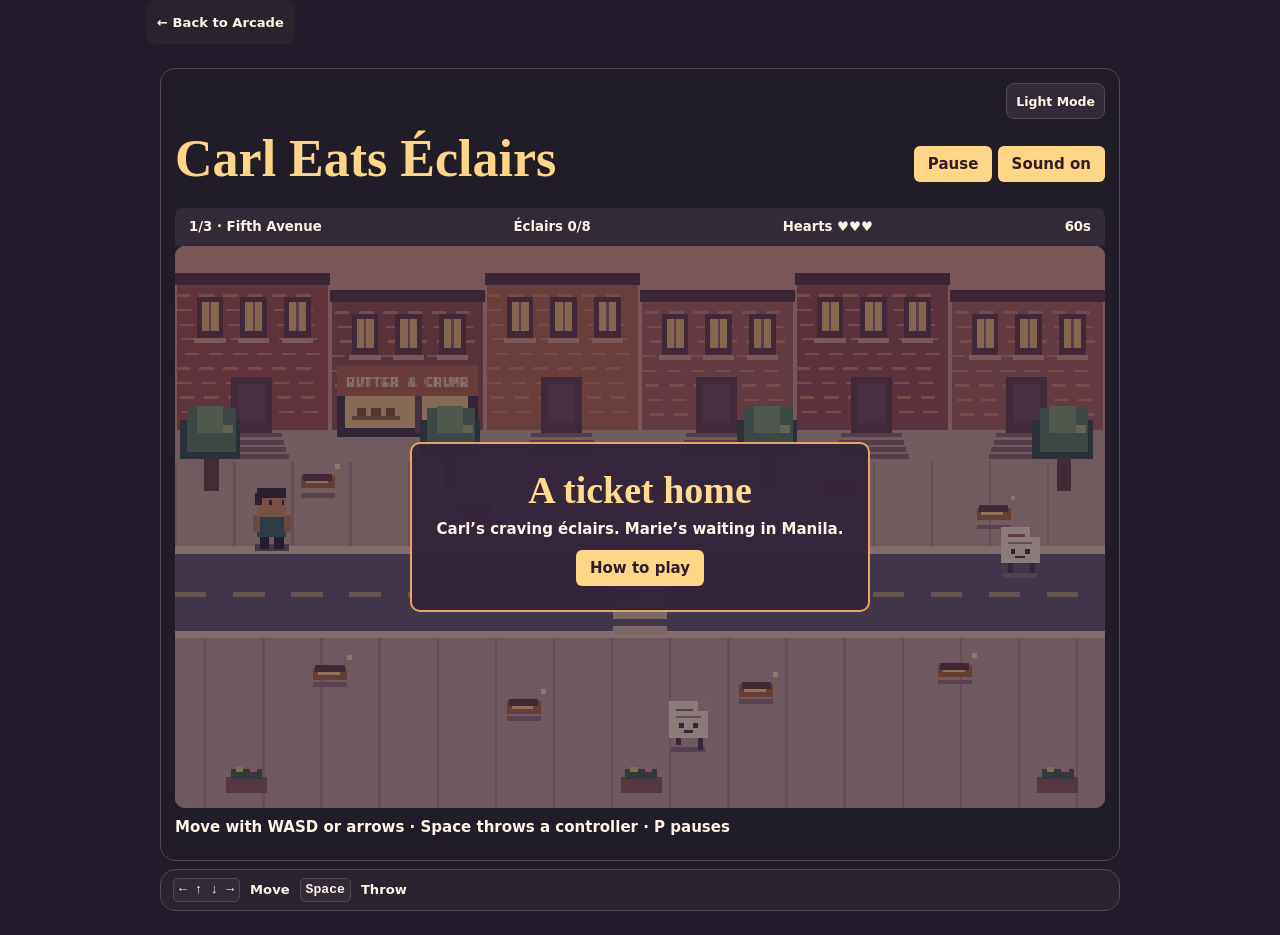
==== commit 7088a70d: "Standardize Back to Arcade navigation on all games" ====
--- a/carl-eats-eclairs/index.html
+++ b/carl-eats-eclairs/index.html
@@ -48,7 +48,7 @@
 }
 @media (any-pointer: coarse) and (orientation: landscape) and (max-height: 600px) {
   main {
-    width: min(1200px, 100%); height: 100dvh; margin: auto;
+    width: min(1200px, 100%); height: calc(100dvh - var(--arcade-nav-height)); margin: auto;
     padding: max(4px, env(safe-area-inset-top)) max(6px, env(safe-area-inset-right))
       max(4px, env(safe-area-inset-bottom)) max(6px, env(safe-area-inset-left));
     display: grid; grid-template: auto auto minmax(0, 1fr) / minmax(0, 1fr);
--- a/shared/player/game-page.css
+++ b/shared/player/game-page.css
@@ -10,3 +10,30 @@
   -webkit-user-select: text;
   user-select: text;
 }
+
+:root { --arcade-nav-height: 44px; }
+
+.arcade-return-nav {
+  box-sizing: border-box;
+  width: min(100%, 1000px);
+  min-height: var(--arcade-nav-height);
+  margin: 0 auto;
+  padding-inline: max(6px, env(safe-area-inset-left)) max(6px, env(safe-area-inset-right));
+  display: flex;
+  align-items: center;
+}
+
+.arcade-return-nav a {
+  display: inline-flex;
+  align-items: center;
+  min-height: 44px;
+  padding: 0 11px;
+  border-radius: 9px;
+  color: #fff3e5;
+  background: #28232c;
+  font: 650 .82rem system-ui, sans-serif;
+  text-decoration: none;
+}
+
+.arcade-return-nav a:hover { background: #423647; }
+.arcade-return-nav a:focus-visible { outline: 2px solid #ffbc77; outline-offset: 2px; }
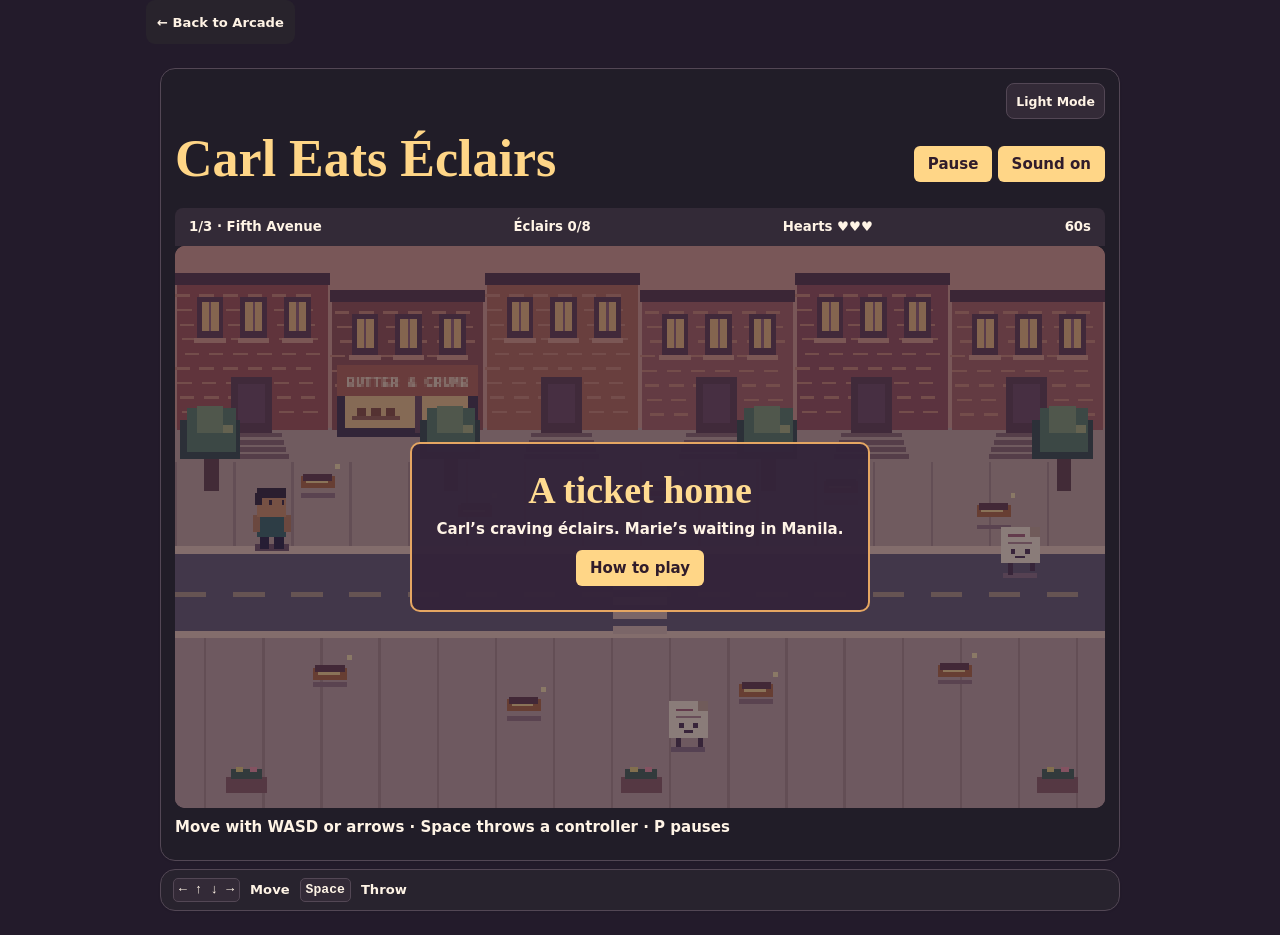
==== commit 4af93b2f: "Share landscape thumb gutters across Arcade games" ====
--- a/carl-eats-eclairs/index.html
+++ b/carl-eats-eclairs/index.html
@@ -7,7 +7,7 @@
 <script type="module" src="../shared/player/game-page.js"></script>
 <link rel="stylesheet" href="../shared/player/control-surface.css">
 <link rel="stylesheet" href="../shared/player/blueprint/components.css">
-<link rel="stylesheet" href="../shared/player/layout.css">
+<link rel="stylesheet" href="../shared/player/layout.css?v=thumb-spacing">
 <script type="module" src="../shared/player/layout.js"></script>
 <style>
 /* Keep rapid taps and holds in the game while leaving page zoom available. */
@@ -60,13 +60,13 @@
   #hud { display: flex; gap: 4px; flex-wrap: nowrap; font-size: 14px; padding: 3px 8px; }
   #stage {
     justify-self: center; align-self: center;
-    width: min(calc(100cqw - 184px), calc((100cqh - 74px) * 384 / 232));
+    width: min(calc(100cqw - 188px - 2 * max(var(--arcade-thumb-left), var(--arcade-thumb-right))), calc((100cqh - 74px) * 384 / 232));
     aspect-ratio: 384 / 232;
   }
   footer { display: none; }
   #touch {
-    position: fixed; bottom: max(10px, env(safe-area-inset-bottom));
-    left: max(6px, env(safe-area-inset-left)); right: max(6px, env(safe-area-inset-right));
+    position: fixed; bottom: var(--arcade-thumb-bottom);
+    left: var(--arcade-thumb-left); right: var(--arcade-thumb-right);
     pointer-events: none;
   }
   #touch > * { pointer-events: auto; }
--- a/shared/player/layout.css
+++ b/shared/player/layout.css
@@ -30,3 +30,11 @@
 .arcade-move-caption{font:650 .68rem system-ui;color:var(--arcade-text)}
 .arcade-controls-area[hidden],.arcade-key-row[hidden]{display:none!important}
 @media(any-pointer:coarse){.arcade-key-row{display:none}}
+
+/* Give landscape thumbs a gutter beyond the browser's safe area. */
+:root {
+  --arcade-thumb-inset: clamp(24px, 3.5vw, 38px);
+  --arcade-thumb-left: max(var(--arcade-thumb-inset), calc(env(safe-area-inset-left, 0px) + 12px));
+  --arcade-thumb-right: max(var(--arcade-thumb-inset), calc(env(safe-area-inset-right, 0px) + 12px));
+  --arcade-thumb-bottom: max(12px, calc(env(safe-area-inset-bottom, 0px) + 6px));
+}
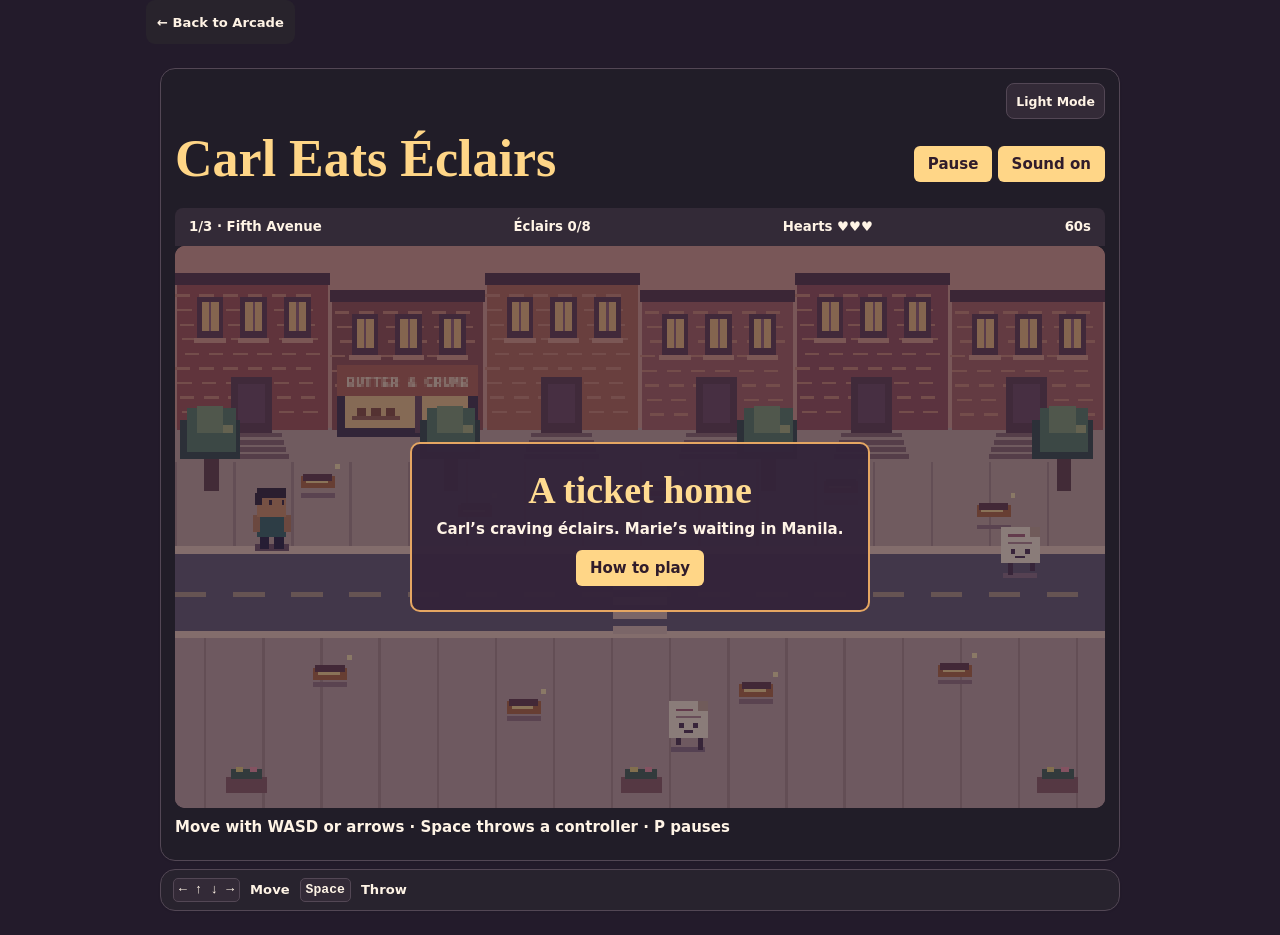
==== commit 6708f88b: "Improve Carl and Kyle landscape layouts and share touch styling" ====
--- a/carl-eats-eclairs/index.html
+++ b/carl-eats-eclairs/index.html
@@ -7,7 +7,7 @@
 <script type="module" src="../shared/player/game-page.js"></script>
 <link rel="stylesheet" href="../shared/player/control-surface.css">
 <link rel="stylesheet" href="../shared/player/blueprint/components.css">
-<link rel="stylesheet" href="../shared/player/layout.css?v=thumb-spacing">
+<link rel="stylesheet" href="../shared/player/layout.css?v=landscape-fit">
 <script type="module" src="../shared/player/layout.js"></script>
 <style>
 /* Keep rapid taps and holds in the game while leaving page zoom available. */
@@ -22,12 +22,12 @@
 *{box-sizing:border-box}body{margin:0;background:#231b2b;color:#fff1ce;font:600 15px system-ui,sans-serif}main{width:min(960px,96vw);margin:24px auto}header,footer,#hud{display:flex;align-items:center;justify-content:space-between;gap:12px;flex-wrap:wrap}h1{font:700 clamp(26px,5vw,52px) Georgia;margin:4px 0 14px;color:#ffd687}button{background:#ffd687;color:#301c2b;border:0;border-radius:6px;padding:9px 14px;font:inherit;cursor:pointer}button:focus-visible{outline:3px solid white;outline-offset:3px}#hud{background:#3c2a40;padding:10px 14px;border-radius:8px 8px 0 0;font-variant-numeric:tabular-nums}#stage{position:relative;background:#342238}canvas{display:block;width:100%;image-rendering:pixelated}#overlay{position:absolute;inset:0;display:grid;align-items:center;justify-items:center;background:#24182c88;padding:10px}#overlay[hidden]{display:none}article{width:min(460px,100%);text-align:center;background:#34243af5;border:2px solid #e5a662;padding:clamp(8px,3vw,24px);border-radius:10px}h2{font:700 clamp(19px,4vw,38px) Georgia;margin:0;color:#ffdb91}p{margin:8px 0 12px}#credits[hidden]{display:none}#credits{color:#ead6dc}#overlay.ending{background:#231b2b}#overlay.ending article{animation:appear .55s ease-out}@keyframes appear{from{opacity:0}to{opacity:1}}@media(prefers-reduced-motion:reduce){#overlay.ending article{animation:none}}footer{padding:10px 0;color:#ead6dc}#touch, #touch-help { display: none; }
 #joystick {
   width: 108px; aspect-ratio: 1; position: relative; display: grid; place-items: center;
-  border: 2px solid #e5a662; border-radius: 50%; background: #3c2a40;
-  box-shadow: inset 0 0 0 9px #231b2b; touch-action: none; user-select: none;
+  border-radius: 50%;
+  touch-action: none; user-select: none;
 }
 #stick {
-  width: 42%; aspect-ratio: 1; border-radius: 50%; background: #ffd687;
-  box-shadow: 0 3px 0 #a66a47; pointer-events: none;
+  border-radius: 50%;
+  pointer-events: none;
 }
 #throw { min-width: 72px; min-height: 56px; touch-action: none; user-select: none; }
 #throw:active { background: #ffebbc; }
@@ -51,16 +51,18 @@
     width: min(1200px, 100%); height: calc(100dvh - var(--arcade-nav-height)); margin: auto;
     padding: max(4px, env(safe-area-inset-top)) max(6px, env(safe-area-inset-right))
       max(4px, env(safe-area-inset-bottom)) max(6px, env(safe-area-inset-left));
-    display: grid; grid-template: auto auto minmax(0, 1fr) / minmax(0, 1fr);
+    display: block;
     container-type: size;
   }
-  header { margin: 0; flex-wrap: nowrap; }
+  main > .arcade-game-area { display: flow-root; padding: 5px; }
+  main > .arcade-game-area .arcade-theme-bar { float: right; margin: 0 0 0 8px; }
+  header { margin: 0 0 4px; flex-wrap: nowrap; min-height: 44px; }
   h1 { font-size: clamp(18px, 5dvh, 26px); margin: 0; }
   header button { min-height: 44px; padding: 4px 9px; font-size: 14px; }
   #hud { display: flex; gap: 4px; flex-wrap: nowrap; font-size: 14px; padding: 3px 8px; }
   #stage {
-    justify-self: center; align-self: center;
-    width: min(calc(100cqw - 188px - 2 * max(var(--arcade-thumb-left), var(--arcade-thumb-right))), calc((100cqh - 74px) * 384 / 232));
+    margin: 4px auto 0;
+    width: min(calc(100cqw - 164px - 2 * max(var(--arcade-thumb-left), var(--arcade-thumb-right))), calc((100cqh - 86px) * 384 / 232));
     aspect-ratio: 384 / 232;
   }
   footer { display: none; }
@@ -70,8 +72,8 @@
     pointer-events: none;
   }
   #touch > * { pointer-events: auto; }
-  #joystick { width: clamp(64px, 24dvh, 100px); }
-  #throw { min-width: 64px; }
+  #joystick { width: 76px; }
+  #throw { width: 68px; height: 68px; padding: 0; }
   article { padding: 6px; max-height: 100%; overflow: auto; }
   article p { margin: 4px 0; }
   #overlay { overflow: auto; }
@@ -93,7 +95,7 @@
 <footer><span id="keyboard-help">Move with WASD or arrows · Space throws a controller · P pauses</span><span id="touch-help">Drag the joystick to move. Tap or hold Throw.</span></footer>
 </section>
 <div class="arcade-controls-area arcade-key-row" aria-label="Controls"><kbd>← ↑ ↓ →</kbd> Move <kbd>Space</kbd> Throw</div>
-<div id="touch" class="arcade-controls-area" aria-label="Controls"><div id="joystick" role="group" aria-label="Drag joystick to move"><div id="stick"></div></div><span class="arcade-move-caption">Move</span><button id="throw" type="button">Throw</button></div>
+<div id="touch" class="arcade-controls-area" aria-label="Controls"><div id="joystick" class="arcade-legacy-stick" role="group" aria-label="Drag joystick to move"><div id="stick"></div></div><span class="arcade-move-caption">Move</span><button id="throw" class="arcade-legacy-action" type="button">Throw</button></div>
 </main>
 <script>
 'use strict';
--- a/shared/player/layout.css
+++ b/shared/player/layout.css
@@ -38,3 +38,28 @@
   --arcade-thumb-right: max(var(--arcade-thumb-inset), calc(env(safe-area-inset-right, 0px) + 12px));
   --arcade-thumb-bottom: max(12px, calc(env(safe-area-inset-bottom, 0px) + 6px));
 }
+
+@media (any-pointer: coarse) {
+  .arcade-legacy-stick {
+    border: 2px solid #92736c;
+    background: #2b2231;
+    box-shadow: none;
+  }
+  .arcade-legacy-stick > :first-child {
+    box-sizing: border-box;
+    width: 50%;
+    height: auto;
+    aspect-ratio: 1;
+    border: 2px solid #92736c;
+    background: #816374;
+    box-shadow: none;
+  }
+  .arcade-legacy-action {
+    border: 1px solid #92736c;
+    border-radius: 50%;
+    background: #4d3948;
+    color: #fff4e6;
+    font: 700 .85rem system-ui;
+    box-shadow: none;
+  }
+}
